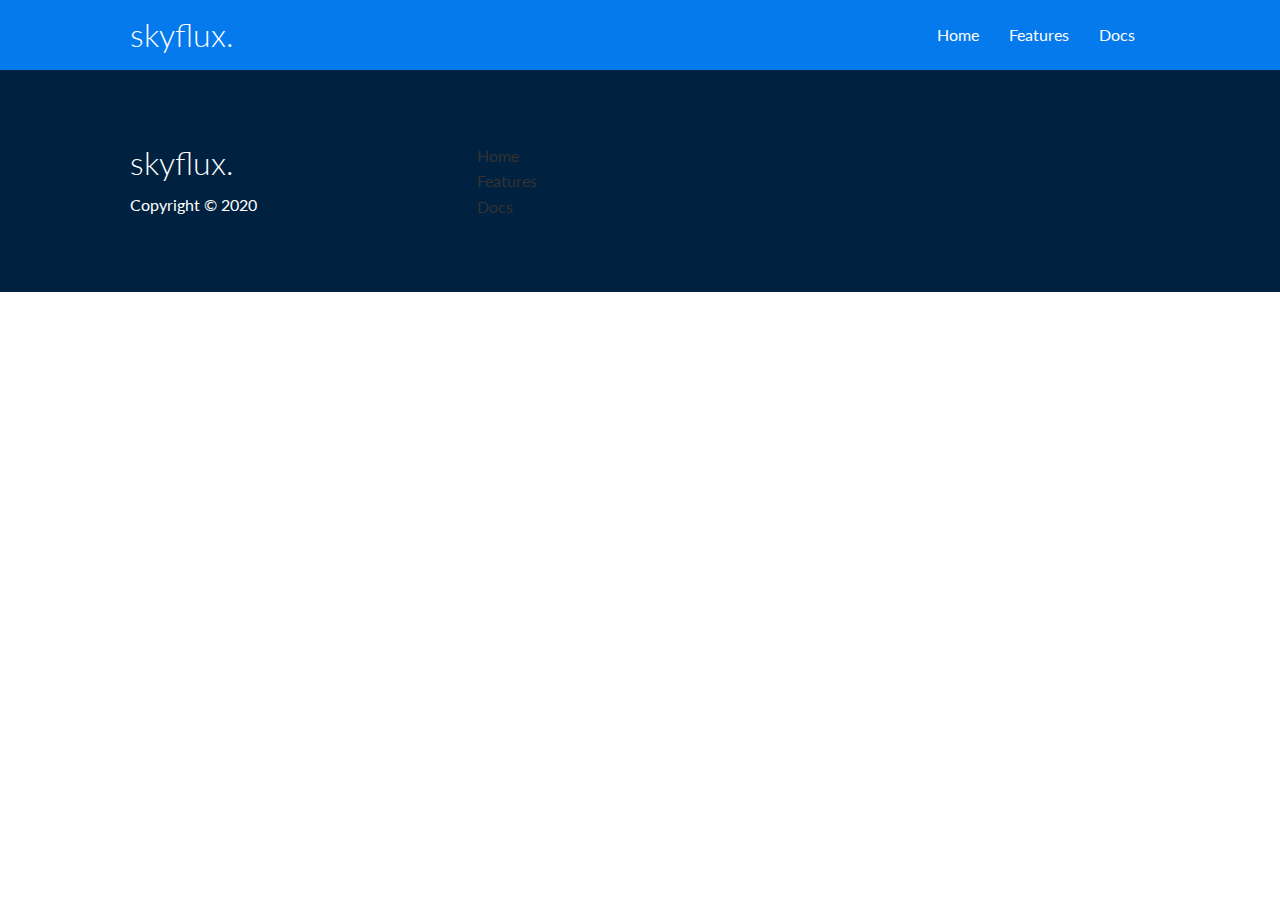
==== docs.html @ f6a3dfe1 "Add features page" ====
<!DOCTYPE html>
<html lang="en">
<head>
    <meta charset="UTF-8">
    <meta name="viewport" content="width=device-width, initial-scale=1.0">
    <link rel="stylesheet" href="https://cdnjs.cloudflare.com/ajax/libs/font-awesome/5.15.1/css/all.min.css" integrity="sha512-+4zCK9k+qNFUR5X+cKL9EIR+ZOhtIloNl9GIKS57V1MyNsYpYcUrUeQc9vNfzsWfV28IaLL3i96P9sdNyeRssA==" crossorigin="anonymous" />
    <link rel="stylesheet" href="css/utilities.css">
    <link rel="stylesheet" href="css/style.css">
    <title>skyflux | Cloud Hosting For Everyone</title>
</head>
<body>
    <!-- Navbar -->
    <div class="navbar">
        <div class="container flex">
            <h1 class="logo">skyflux.</h1>
            <nav>
                <ul>
                    <li><a href="index.html">Home</a>
                    <li><a href="features.html">Features</a>
                    <li><a href="docs.html">Docs</a>
                    </li>
                </ul>
            </nav>
        </div>
    </div>


    <!-- Footer -->
    <footer class="footer bg-dark py-5">
        <div class="container grid grid-3">
            <div>
                <h1>skyflux.                 
                </h1>
                <p>Copyright &copy; 2020</p>
            </div>
            <nav>
                <ul>
                    <li>
                        <a href="index.html">Home</a>
                    </li>
                    <li>
                        <a href="features.html">Features</a>
                    </li>
                    <li>
                        <a href="docs.html">Docs</a>
                    </li>
                </ul>
            </nav>
            <div class="social">
                <a href="#"><i class="fab fa-github fa-2x"></i></a>
                <a href="#"><i class="fab fa-facebook fa-2x"></i></a>
                <a href="#"><i class="fab fa-instagram fa-2x"></i></a>
                <a href="#"><i class="fab fa-twitter fa-2x"></i></a>
            </div>
        </div>
    </footer>
</body>
</html>
---- css/utilities.css ----
.container {
    max-width: 1100px;
    margin: 0 auto;
    overflow: auto;
    padding: 0 40px;
}

.card {
    background-color: #fff;
    color: #333;
    border-radius: 10px;
    box-shadow: 0 3px 10px rgba(0,0,0, 0.2);
    padding: 20px;
    margin: 10px;
}

.btn {
    display: inline-block;
    padding: 10px 30px;
    cursor: pointer;
    background: var(--primary-color);
    color: #fff;
    border: none;
    border-radius: 5px;
}

.btn-outline {
    background-color: transparent;
    border: 1px #fff solid;
}

.btn:hover {
    transform:  scale(0.98);
}

/* Backgrounds & colored buttons */
.bg-primary,
.btn-primary {
    background-color: var(--primary-color);
    color: #fff;
}

.bg-secondary,
.btn-secondary {
    background-color: var(--secondary-color);
    color: #fff;
}

.bg-dark,
.btn-dark {
    background-color: var(--dark-color);
    color: #fff;
}

.bg-light,
.btn-light {
    background-color: var(--light-color);
    color: #333;
}

/* Text sizes */
.lead {
    font-size: 20px;
}

.sm {
    font-size: 1rem;
}

.md {
    font-size: 2rem;
}

.lg {
    font-size: 3rem;
}

.xl {
    font-size: 4rem;
}



.text-center {
    text-align: center;
}


.flex {
    display: flex;    
    justify-content: center;
    align-items: center;
    height: 100%;
}

.grid {
    display: grid;
    grid-template-columns: repeat(2, 1fr);
    gap: 20px;
    justify-content: center;
    align-items: center;
    height: 100% ;
}

.grid-3 {
    grid-template-columns: repeat(3, 1fr); 
}

/* Margin */

.my-1 {
    margin: 1rem 0;
}

.my-2 {
    margin: 1.5rem 0;
}

.my-3 {
    margin: 2rem 0;
}

.my-4 {
    margin: 3rem 0;
}

.my-5 {
    margin: 4rem 0;
}

.m-1 {
    margin: 1rem;
}

.m-2 {
    margin: 1.5rem;
}

.m-3 {
    margin: 2rem;
}

.m-4 {
    margin: 3rem;
}

.m-5 {
    margin: 4rem;
}

/* Padding */

.py-1 {
    padding: 1rem 0;
}

.py-2 {
    padding: 1.5rem 0;
}

.py-3 {
    padding: 2rem 0;
}

.py-4 {
    padding: 3rem 0;
}

.py-5 {
    padding: 4rem 0;
}

.p-1 {
    padding: 1rem;
}

.p-2 {
    padding: 1.5rem;
}

.p-3 {
    padding: 2rem;
}

.p-4 {
    padding: 3rem;
}

.p-5 {
    padding: 4rem;
}
---- css/style.css ----
@import url('https://fonts.googleapis.com/css2?family=Lato:wght@300&display=swap');

:root {
    --primary-color: #047aed;
    --secondary-color: #1c3fa8;
    --dark-color: #002240;
    --light-color: #f4f4f4;
}


* {
    box-sizing: border-box;
    padding: 0; 
    margin: 0;
}

body {
    font-family: 'lato', sans-serif;
    color: #333;
    line-height: 1.6;
}

li {
    list-style: none;
}

a {
    text-decoration: none;
    color: #333;
}

h1, h2 {
    font-weight: 300;
    line-height: 1.2;
    margin: 10px 0;
}

p {
    margin: 10px 0;
}
/* Navbar */
img {
    width: 100%;
}

.navbar {
    background-color: var(--primary-color);
    color: #fff;
    height: 70px;
}

.navbar ul {
    display: flex;
}

.navbar a {
    color: #fff;
    padding: 10px;
    margin: 0 5px;
}

.navbar a:hover {
    border-bottom: 2px #fff solid;
}

.navbar .flex {
    justify-content: space-between;
}

/* Showcase */
.showcase {
    height: 400px;
    background-color: var(--primary-color);
    color: #fff;
    position: relative;
}

.showcase h1 {
    font-size: 40px;
}

.showcase p {
    margin: 20px 0;
}

.showcase .grid {
    overflow: visible;
    grid-template-columns: 55% 45%;
    gap: 30px;
}

.showcase-form {
    position: relative;
    top: 60px;
    height: 350px;
    width: 400px;
    padding: 40px;
    z-index: 100;
    justify-self: flex-end;
}

.showcase-form .form-control {
    margin: 30px 0;
}

.showcase-form input[type='text'],
.showcase-form input[type='email'] {
    border: 0;
    border-bottom: 1px solid #b4becb;
    width: 100%;
    padding: 3px;
    font-size: 16px;
}

.showcase-form input:focus {
    outline: none;
}

.showcase::before,
.showcase::after {
    content: '';
    position: absolute;
    height: 100px;
    bottom: -70px;
    right: 0;
    left: 0;
    background-color: #fff;
    transform: skewY(-3deg);
    -webkit-transform: skewY(-3deg); 
    -moz-transform: skewY(-3deg);
    -ms-transform: skewY(-3deg);
}

/* Stats */
.stats {
    padding-top: 100px;
}


.stats-heading {
    max-width: 500px;
    margin: auto;
}

.stats .grid h3 {
    font-size: 35px;
}

.stats .grid p {
    font-size: 20px;
    font-weight: bold;
}

/* Cli */

.cli .grid {
    grid-template-columns: repeat(3,1fr);
    grid-template-rows: repeat(2, 1fr );
}

.cli .grid > *:first-child {
    grid-column: 1 / span 2;
    grid-row: 1 / span 2;
}

/* Cloud */
.cloud .grid {
    grid-template-columns: 4fr 3fr;
}

/* Languages */

.languages .flex {
    flex-wrap: wrap;
}
.languages .card {
    text-align: center;
    margin: 18px 10px 40px;
    transition: transform 100ms ease-in;
}

.languages .card h4 {
    font-size:20px;
    margin-bottom: 10px;
}

.languages .card:hover {
    transform: translateY(-15px);
}

/* Features */

.features-head img {
    width: 200px;
    justify-self: flex-end;
}

.features-sub-head img {
    width: 300px;
    justify-self: flex-end;
}

.features-main .card > i {
    margin-right: 20px;

}

.features-main .grid {
    padding: 30px;
}

.features-main .grid > *:first-child{
    grid-column: 1 / span 3;
}

.features-main .grid > *:nth-child(2){
    grid-column: 1 / span 2;
}


/* Footer */

.footer .social a {
    margin: 0 10px;
}

/* Tablets and under */
@media (max-width: 768px) {
    .grid,
    .showcase .grid,
    .stats .grid,
    .cli .grid,
    .cloud, .grid {
        grid-template-columns: 1fr;
        grid-template-rows: 1fr;
    }

    .showcase {
        height: auto;
    }

    .showcase-text {
        text-align: center;
        margin-top: 40px;
    }

    .showcase-form {
        justify-self: center;
        margin: auto;
    }
    .cli .grid > *:first-child {
        grid-column: 1;
        grid-row: 1a;
    }
}

/* Mobile */
@media(max-width: 500px) {
    .navbar {
        height: 110px;
    }

    .navbar .flex {
        flex-direction: column;
    }

    .navbar ul {
        padding: 10px;
        background-color: rgba(0, 0, 0, 0.1);
    }
}
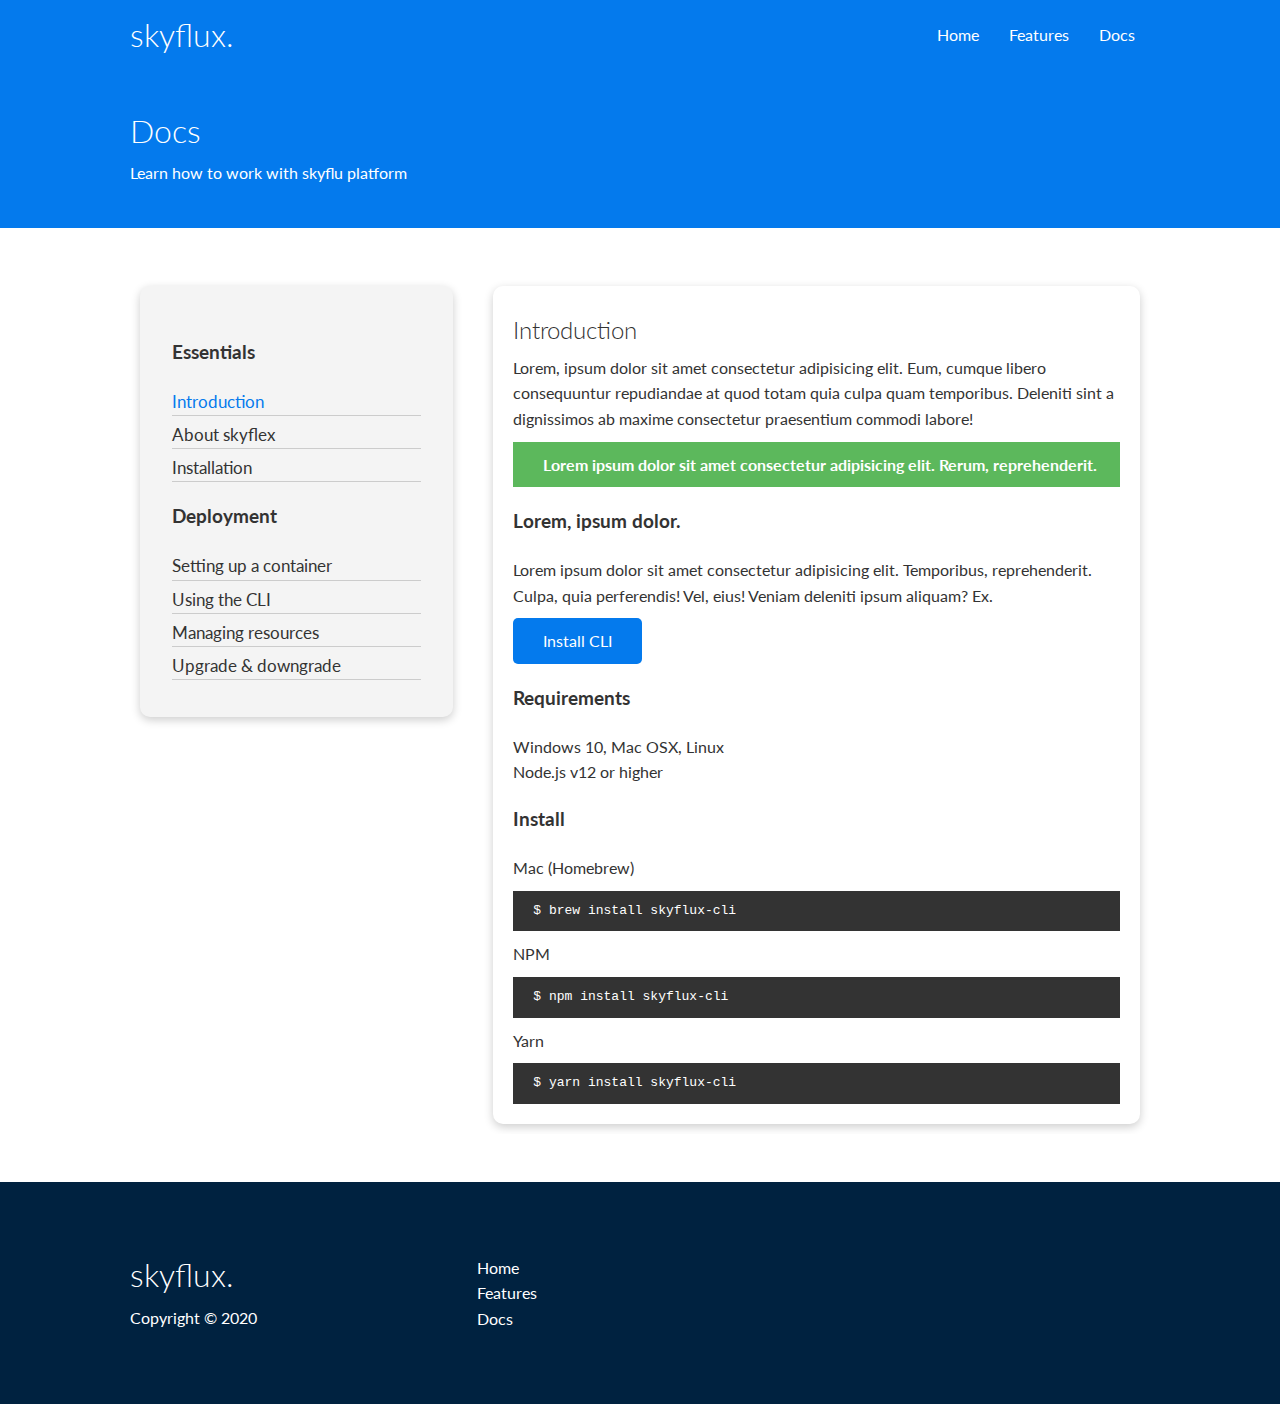
==== commit 74afd868: "Merge pull request #3 from rusldev/main-final" ====
--- a/docs.html
+++ b/docs.html
@@ -24,6 +24,66 @@
         </div>
     </div>
 
+    <!-- Head -->
+<section class="docs-head bg-primary py-3">
+    <div class="container grid">
+        <div>
+            <h1 class="md">Docs</h1>
+            <p>Learn how to work with skyflu platform</p>
+        </div>
+        <img src="images/docs.png" alt="">
+    </div>
+</section>
+
+<!-- Docs mani -->
+<section class="docs-main my-4">
+    <div class="container grid">
+        <div class="card bg-light p-3">
+            <h3 class="my-2">Essentials</h3>
+            <nav>
+                <ul>
+                    <li><a class="text-primary" href="#">Introduction</a></li>
+                    <li><a href="#">About skyflex</a></li>
+                    <li><a href="#">Installation</a></li>
+                </ul>
+            </nav>
+            <h3 class="my-2">Deployment</h3>
+            <nav>
+                <ul>
+                    <li><a href="#">Setting up a container</a></li>
+                    <li><a href="#">Using the CLI</a></li>
+                    <li><a href="#">Managing resources</a></li>
+                    <li><a href="#">Upgrade & downgrade</a></li>
+                </ul>
+            </nav>
+        </div>
+        <div class="card">
+            <h2>Introduction</h2>
+            <p>Lorem, ipsum dolor sit amet consectetur adipisicing elit. Eum, cumque libero consequuntur repudiandae at quod totam quia culpa quam temporibus. Deleniti sint a dignissimos ab maxime consectetur praesentium commodi labore!</p>
+            <div class="alert alert-success">
+                <i class="fas fa-info"></i>
+                Lorem ipsum dolor sit amet consectetur adipisicing elit. Rerum, reprehenderit.
+            </div>
+            <h3>Lorem, ipsum dolor.</h3>
+            <p>Lorem ipsum dolor sit amet consectetur adipisicing elit. Temporibus, reprehenderit. Culpa, quia perferendis! Vel, eius! Veniam deleniti ipsum aliquam? Ex.</p>
+            <a href="" class="btn btn-primary">Install CLI</a>
+            <h3>Requirements</h3>
+            <ul>
+                <li>Windows 10, Mac OSX, Linux</li>
+                <li>Node.js v12 or higher</li>
+            </ul>
+            <h3>Install</h3>
+            <p>Mac (Homebrew)</p>
+            <pre><code>$ brew install skyflux-cli</code></pre>
+            <p>NPM</p>
+            <pre><code>$ npm install skyflux-cli</code></pre>
+            <p>Yarn</p>
+            <pre><code>$ yarn install skyflux-cli</code></pre>
+        </div>
+    </div>
+</section>
+
+             
 
     <!-- Footer -->
     <footer class="footer bg-dark py-5">
--- a/css/utilities.css
+++ b/css/utilities.css
@@ -58,6 +58,33 @@
     color: #333;
 }
 
+.bg-primary a,
+.btn-primary a,
+.bg-secondary a,
+.btn-secondary a,
+.bg-dark a,
+.btn-dark a {
+color: #fff;
+}
+
+/* Text colors */
+.text-primary {
+    color: var(--primary-color);
+}
+
+.text-secondary {
+    color: var(--secondary-color);
+}
+
+.text-dark {
+    color: var(--dark-color);
+}
+
+.text-light {
+    color: var(--light-color);
+}
+
+
 /* Text sizes */
 .lead {
     font-size: 20px;
@@ -85,6 +112,27 @@
     text-align: center;
 }
 
+/* Alert */
+.alert {
+    background-color: var(--light-color);
+    padding: 10px 20px;
+    font-weight: bold;
+    margin-bottom: 15px 0;
+}
+
+.alert i {
+    margin-right: 10px;
+}
+
+.alert-success {
+    background-color: var(--success-color);
+    color: #fff;
+}
+
+.alert-error {
+    background-color: var(--error-color);
+    color: #fff;
+}
 
 .flex {
     display: flex;    
--- a/css/style.css
+++ b/css/style.css
@@ -5,6 +5,8 @@
     --secondary-color: #1c3fa8;
     --dark-color: #002240;
     --light-color: #f4f4f4;
+    --success-color: #5cb85c;
+    --error-color: #d9534f;
 }
 
 
@@ -41,6 +43,12 @@
 /* Navbar */
 img {
     width: 100%;
+}
+
+code, pre {
+    background: #333 ;
+    color: #fff;
+    padding: 10px;
 }
 
 .navbar {
@@ -190,7 +198,7 @@
 
 /* Features */
 
-.features-head img {
+.features-head img, .docs-head img {
     width: 200px;
     justify-self: flex-end;
 }
@@ -217,7 +225,25 @@
     grid-column: 1 / span 2;
 }
 
-
+/* Docs */
+.docs-main h3 {
+    margin: 20px 0;
+}
+
+.docs-main .grid {
+    grid-template-columns: 1fr 2fr;
+    align-items: flex-start;
+}
+
+.docs-main nav li {
+    font-size: 17px;
+    border-bottom: 5px;
+    margin-bottom: 5px;
+    border-bottom: 1px #ccc solid;
+}
+.docs-main a:hover {
+    font-weight: bold;
+}
 /* Footer */
 
 .footer .social a {
@@ -230,7 +256,9 @@
     .showcase .grid,
     .stats .grid,
     .cli .grid,
-    .cloud, .grid {
+    .cloud, .grid,
+    .features-main .grid,
+    .docs-main .grid {
         grid-template-columns: 1fr;
         grid-template-rows: 1fr;
     }
@@ -251,6 +279,20 @@
     .cli .grid > *:first-child {
         grid-column: 1;
         grid-row: 1a;
+    }
+    .features-head,
+    .features-sub-head,
+    .docs-head {
+        text-align: center;
+    }
+    .features-head img,
+    .features-sub-head img,
+    .docs-head img {
+        justify-self: center;
+    }
+    .features-main .grid >*:first-child,
+    .features-main .grid >*:nth-child(2) {
+        grid-column: 1;
     }
 }
 
